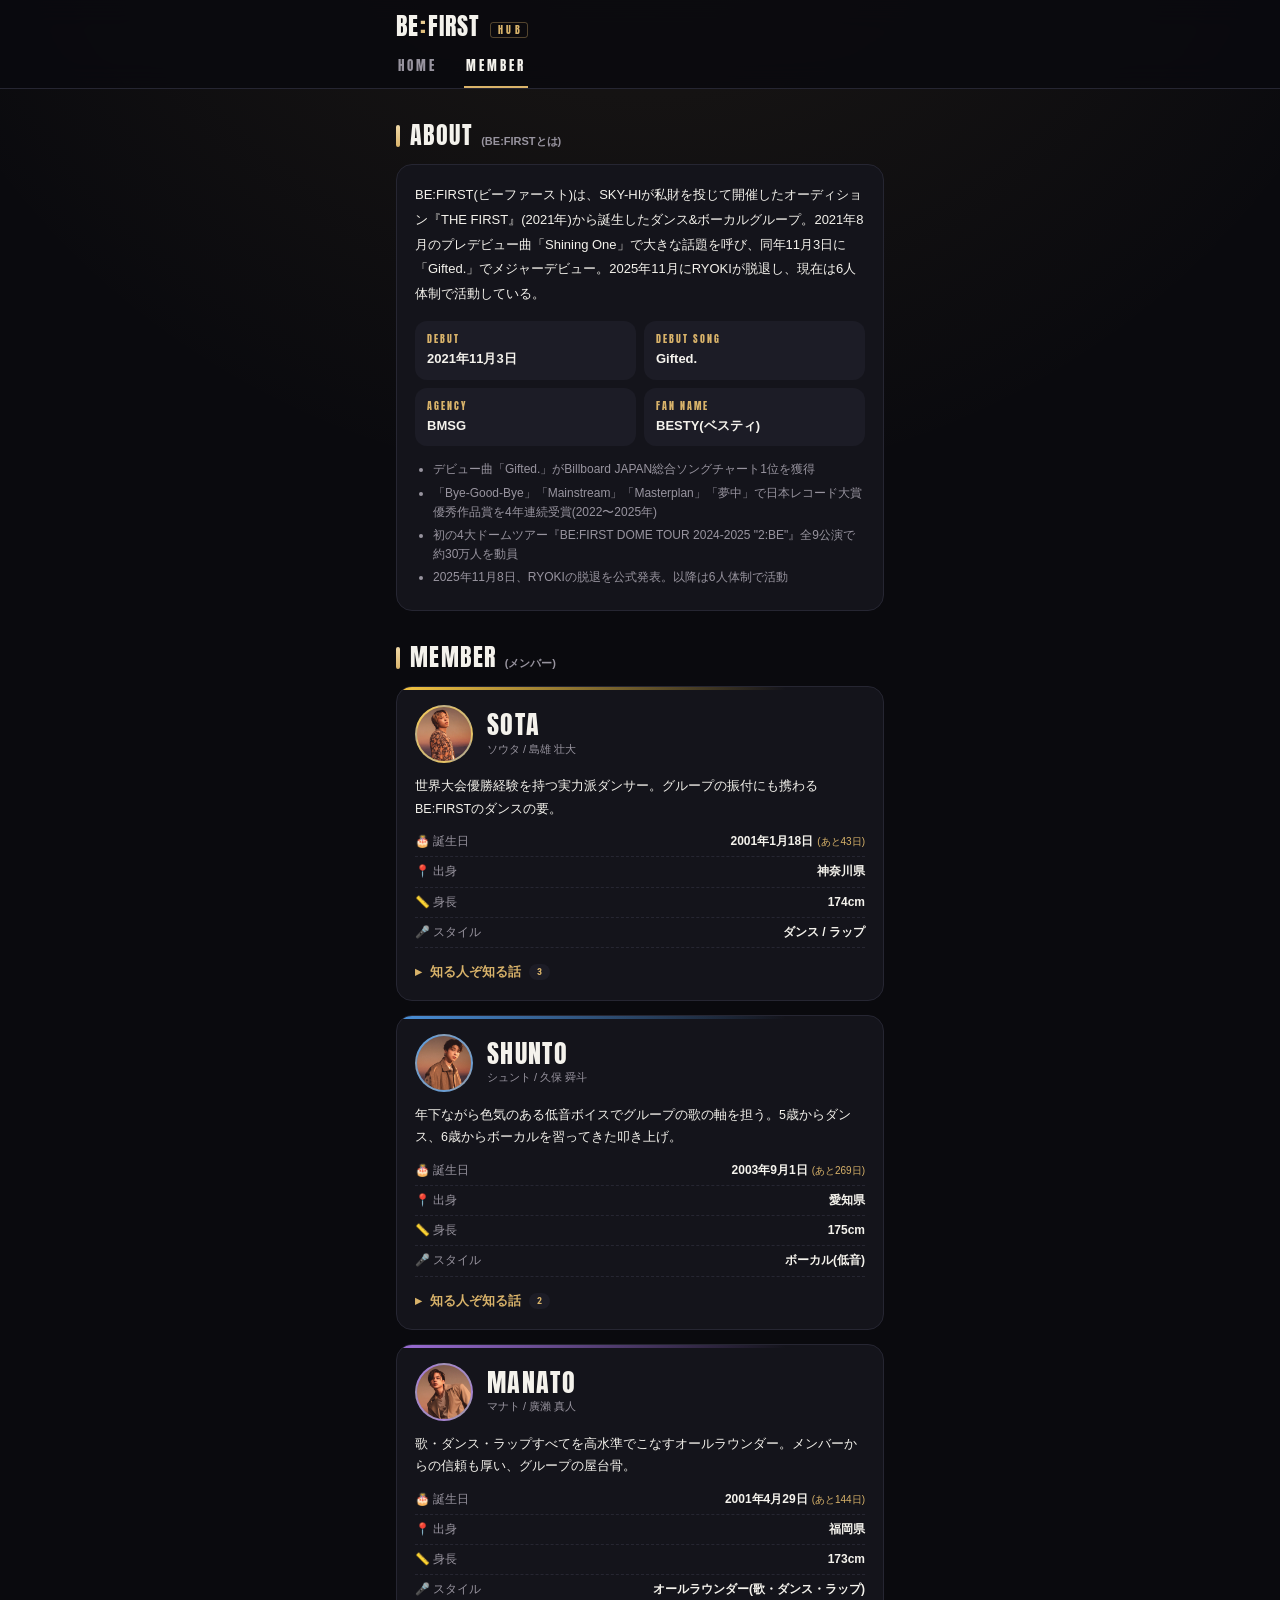
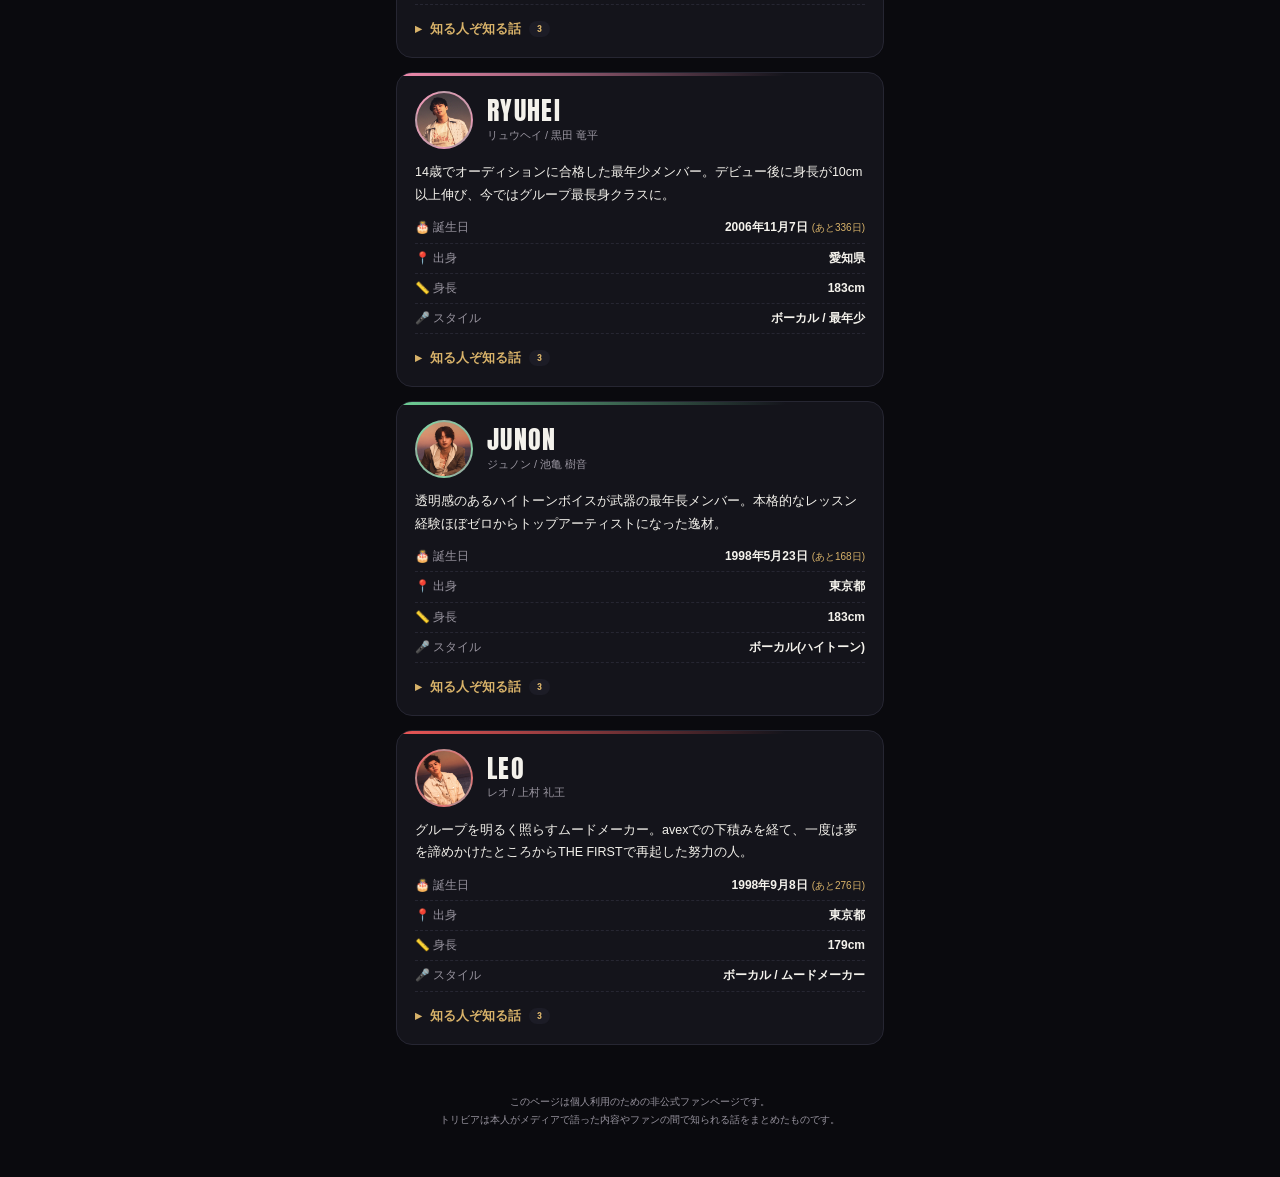
==== members.html @ 60293cdd "メンバーページ追加 (6人体制プロフィール・トリビア・顔写真対応) - members.html / assets/members.js: グループ紹介+メンバーカード表示 - data/member" ====
<!DOCTYPE html>
<html lang="ja">
<head>
<meta charset="UTF-8">
<meta name="viewport" content="width=device-width, initial-scale=1, viewport-fit=cover">
<title>MEMBER | BE:FIRST HUB</title>
<meta name="theme-color" content="#0a0a0e">
<link rel="manifest" href="manifest.webmanifest">
<link rel="icon" type="image/png" sizes="32x32" href="icons/favicon-32.png">
<link rel="apple-touch-icon" href="icons/apple-touch-icon.png">
<meta name="apple-mobile-web-app-capable" content="yes">
<meta name="apple-mobile-web-app-status-bar-style" content="black-translucent">
<link rel="preconnect" href="https://fonts.googleapis.com">
<link rel="preconnect" href="https://fonts.gstatic.com" crossorigin>
<link href="https://fonts.googleapis.com/css2?family=Anton&family=Roboto+Condensed:wght@300;400;700&display=swap" rel="stylesheet">
<link rel="stylesheet" href="assets/style.css">
</head>
<body>

<header class="topbar">
  <div class="topbar-inner">
    <h1 class="logo">BE<span class="colon">:</span>FIRST<span class="hub">HUB</span></h1>
  </div>
  <nav class="tabs">
    <a class="tab" href="index.html">HOME</a>
    <a class="tab active" href="members.html">MEMBER</a>
  </nav>
</header>

<main>
  <!-- グループ紹介 -->
  <section class="section">
    <div class="section-head">
      <h2 class="sec"><span class="en">ABOUT</span><span class="ja">(BE:FIRSTとは)</span></h2>
    </div>
    <div id="groupInfo"><p class="loading">読み込み中…</p></div>
  </section>

  <!-- メンバー -->
  <section class="section">
    <div class="section-head">
      <h2 class="sec"><span class="en">MEMBER</span><span class="ja">(メンバー)</span></h2>
    </div>
    <div id="memberList" class="member-list"></div>
  </section>

  <footer class="footer">
    <p>このページは個人利用のための非公式ファンページです。</p>
    <p>トリビアは本人がメディアで語った内容やファンの間で知られる話をまとめたものです。</p>
  </footer>
</main>

<script src="assets/members.js"></script>
</body>
</html>
---- assets/style.css ----
/* =====================================================
   BE:FIRST HUB スタイル v2
   黒 × シャンパンゴールド / 公式サイト風タイポグラフィ
   Display: Anton / Sub: Roboto Condensed
   ===================================================== */
:root {
  --bg: #0a0a0e;
  --bg-glow: #12101a;
  --card: #14141b;
  --card-2: #1c1c26;
  --text: #f4f2ec;
  --text-dim: #98949f;
  --gold: #d9b36a;
  --gold-2: #f0d9a8;
  --rose: #d98c8c;
  --line: #262632;
  --line-gold: rgba(217, 179, 106, 0.35);
  --radius: 16px;
  --disp: "Anton", "Arial Narrow", "Yu Gothic UI", sans-serif;
  --cond: "Roboto Condensed", "Arial Narrow", sans-serif;
}

* { margin: 0; padding: 0; box-sizing: border-box; }
html { -webkit-text-size-adjust: 100%; }

body {
  background:
    radial-gradient(90% 40% at 50% -10%, rgba(217, 179, 106, 0.10), transparent 70%),
    var(--bg);
  color: var(--text);
  font-family: -apple-system, BlinkMacSystemFont, "Hiragino Sans", "Yu Gothic UI", "Noto Sans JP", sans-serif;
  line-height: 1.6;
  padding-bottom: env(safe-area-inset-bottom);
}

main { max-width: 520px; margin: 0 auto; padding: 0 16px 48px; }

/* ---- ヘッダー / ロゴ ---- */
.topbar {
  position: sticky;
  top: 0;
  z-index: 10;
  background: rgba(10, 10, 14, 0.86);
  -webkit-backdrop-filter: blur(14px);
  backdrop-filter: blur(14px);
  border-bottom: 1px solid var(--line);
  padding-top: env(safe-area-inset-top);
}
.topbar-inner {
  max-width: 520px;
  margin: 0 auto;
  padding: 14px 16px 6px;
  display: flex;
  align-items: center;
  justify-content: space-between;
}
.logo {
  font-family: var(--disp);
  font-weight: 400;
  font-size: 24px;
  letter-spacing: 0.04em;
  line-height: 1;
  display: flex;
  align-items: baseline;
}
.logo .colon {
  background: linear-gradient(180deg, var(--gold-2), var(--gold));
  -webkit-background-clip: text;
  background-clip: text;
  color: transparent;
  margin: 0 1px;
}
.logo .hub {
  font-size: 10px;
  letter-spacing: 0.35em;
  color: var(--gold);
  border: 1px solid var(--line-gold);
  border-radius: 3px;
  padding: 2px 4px 2px 7px;
  margin-left: 10px;
  transform: translateY(-2px);
}
.updated { font-size: 10px; font-family: var(--cond); color: var(--text-dim); letter-spacing: 0.05em; }

/* ---- タブ ---- */
.tabs {
  max-width: 520px;
  margin: 0 auto;
  display: flex;
  gap: 26px;
  padding: 2px 16px 0;
}
.tab {
  font-family: var(--disp);
  font-size: 13px;
  letter-spacing: 0.22em;
  color: var(--text-dim);
  text-decoration: none;
  padding: 8px 2px 9px;
  border-bottom: 2px solid transparent;
}
.tab.active {
  color: var(--text);
  border-bottom-color: var(--gold);
}

/* ---- カウントダウン ---- */
.hero {
  position: relative;
  margin: 22px 0 10px;
  padding: 26px 20px 24px;
  border-radius: var(--radius);
  background:
    radial-gradient(130% 170% at 88% -25%, rgba(217, 179, 106, 0.20), transparent 58%),
    radial-gradient(130% 170% at 0% 125%, rgba(217, 140, 140, 0.12), transparent 58%),
    var(--card);
  border: 1px solid var(--line-gold);
  box-shadow: 0 12px 34px rgba(0, 0, 0, 0.45);
  text-align: center;
  overflow: hidden;
}
.hero::after { /* 上辺のゴールドライン */
  content: "";
  position: absolute;
  top: 0; left: 12%; right: 12%;
  height: 1px;
  background: linear-gradient(90deg, transparent, var(--gold), transparent);
}
.hero-label {
  font-family: var(--disp);
  font-size: 11px;
  letter-spacing: 0.45em;
  padding-left: 0.45em; /* 中央ずれ補正 */
  color: var(--gold);
}
.hero-count {
  font-family: var(--disp);
  font-size: 58px;
  line-height: 1.15;
  margin: 8px 0 4px;
  background: linear-gradient(180deg, #fff 30%, var(--gold-2) 100%);
  -webkit-background-clip: text;
  background-clip: text;
  color: transparent;
}
.hero-count small { font-size: 24px; margin-left: 3px; }
.hero-title { font-size: 15px; font-weight: 700; }
.hero-date { font-family: var(--cond); font-size: 12px; color: var(--text-dim); margin-top: 3px; letter-spacing: 0.08em; }

/* ---- セクション見出し: EN(日本語) ---- */
.section { margin-top: 34px; }
.section-head {
  display: flex;
  align-items: baseline;
  justify-content: space-between;
  margin-bottom: 14px;
}
.sec { display: flex; align-items: baseline; gap: 8px; }
.sec .en {
  font-family: var(--disp);
  font-weight: 400;
  font-size: 24px;
  letter-spacing: 0.06em;
  line-height: 1;
  position: relative;
  padding-left: 14px;
}
.sec .en::before { /* 見出し横のゴールドバー */
  content: "";
  position: absolute;
  left: 0; top: 2px; bottom: 0;
  width: 4px;
  background: linear-gradient(180deg, var(--gold-2), var(--gold));
  border-radius: 2px;
}
.sec .ja { font-size: 11px; color: var(--text-dim); }
.more { font-size: 12px; color: var(--text-dim); text-decoration: none; }
.more:active { color: var(--gold); }
.loading { color: var(--text-dim); font-size: 13px; padding: 10px 4px; }

/* ---- ニュース ---- */
.news-list { display: flex; flex-direction: column; gap: 10px; }
.news-item {
  display: block;
  background: var(--card);
  border: 1px solid var(--line);
  border-radius: var(--radius);
  padding: 14px 16px;
  text-decoration: none;
  color: var(--text);
}
.news-item:active { background: var(--card-2); border-color: var(--line-gold); }
.news-meta {
  display: flex;
  align-items: center;
  gap: 8px;
  font-family: var(--cond);
  font-size: 12px;
  letter-spacing: 0.05em;
  color: var(--text-dim);
  margin-bottom: 4px;
}
.chip {
  display: inline-block;
  font-family: var(--cond);
  font-size: 10px;
  font-weight: 700;
  letter-spacing: 0.12em;
  padding: 1px 8px;
  border-radius: 99px;
  border: 1px solid var(--line);
  color: var(--text-dim);
}
.chip.c-live   { color: #f0a8a8; border-color: #6b3a3a; }
.chip.c-tv     { color: #a8c8f0; border-color: #3a4d6b; }
.chip.c-radio  { color: #a8f0c8; border-color: #3a6b4d; }
.chip.c-goods  { color: #f0d8a8; border-color: #6b5d3a; }
.chip.c-music  { color: #d8a8f0; border-color: #5d3a6b; }
.badge-new {
  display: inline-block;
  font-family: var(--cond);
  font-size: 10px;
  font-weight: 700;
  letter-spacing: 0.1em;
  color: #16130b;
  background: linear-gradient(90deg, var(--gold-2), var(--gold));
  padding: 1px 8px;
  border-radius: 99px;
}
.news-title { font-size: 14px; font-weight: 600; line-height: 1.5; }

.show-more {
  display: block;
  width: 100%;
  margin-top: 12px;
  padding: 12px;
  background: none;
  border: 1px solid var(--line);
  border-radius: var(--radius);
  color: var(--text-dim);
  font-size: 13px;
  font-family: inherit;
}
.show-more:active { background: var(--card); border-color: var(--line-gold); }

/* ---- 動画 ---- */
.video-grid { display: grid; grid-template-columns: 1fr 1fr; gap: 12px; }
.video-item { text-decoration: none; color: var(--text); }
.video-thumb-wrap {
  position: relative;
  border-radius: 12px;
  overflow: hidden;
  aspect-ratio: 16 / 9;
  background: var(--card-2);
  border: 1px solid var(--line);
}
.video-thumb { width: 100%; height: 100%; object-fit: cover; display: block; }
.video-tag {
  position: absolute;
  left: 6px; bottom: 6px;
  font-family: var(--cond);
  font-size: 9px;
  font-weight: 700;
  letter-spacing: 0.15em;
  background: rgba(0, 0, 0, 0.75);
  color: var(--gold);
  padding: 1px 7px;
  border-radius: 99px;
}
.video-title {
  font-size: 12px;
  font-weight: 600;
  line-height: 1.45;
  margin-top: 6px;
  display: -webkit-box;
  -webkit-line-clamp: 2;
  -webkit-box-orient: vertical;
  overflow: hidden;
}
.video-date { font-family: var(--cond); font-size: 10px; color: var(--text-dim); letter-spacing: 0.05em; }

/* ---- 予定 ---- */
.event-list { display: flex; flex-direction: column; gap: 8px; }
.event-item {
  display: flex;
  align-items: center;
  gap: 14px;
  background: var(--card);
  border: 1px solid var(--line);
  border-radius: var(--radius);
  padding: 12px 16px;
}
.event-date { flex-shrink: 0; text-align: center; min-width: 54px; }
.event-date .d-month { font-family: var(--cond); font-size: 11px; color: var(--gold); font-weight: 700; letter-spacing: 0.1em; display: block; }
.event-date .d-day { font-family: var(--disp); font-size: 24px; line-height: 1.1; }
.event-date .d-year { font-family: var(--cond); font-size: 9px; color: var(--text-dim); display: block; }
.event-title { font-size: 13px; font-weight: 600; line-height: 1.5; }
.event-title small { color: var(--text-dim); }
.event-days { margin-left: auto; flex-shrink: 0; font-family: var(--cond); font-size: 11px; color: var(--text-dim); }

/* ---- リンク ---- */
.link-grid { display: grid; grid-template-columns: 1fr 1fr; gap: 10px; }
.link-tile {
  display: flex;
  align-items: center;
  gap: 10px;
  background: var(--card);
  border: 1px solid var(--line);
  border-radius: var(--radius);
  padding: 14px;
  color: var(--text);
  text-decoration: none;
  font-size: 13px;
  font-weight: 700;
  flex-wrap: wrap;
}
.link-tile:active { background: var(--card-2); border-color: var(--gold); }
.link-emoji { font-size: 18px; }
.link-tile small {
  width: 100%;
  font-size: 10px;
  font-weight: 400;
  color: var(--text-dim);
  margin-top: -6px;
  padding-left: 28px;
}

/* ---- ABOUT(グループ紹介) ---- */
.about-card {
  background: var(--card);
  border: 1px solid var(--line);
  border-radius: var(--radius);
  padding: 18px;
}
.about-text { font-size: 13px; line-height: 1.9; }
.stat-grid {
  display: grid;
  grid-template-columns: 1fr 1fr;
  gap: 8px;
  margin-top: 14px;
}
.stat {
  background: var(--card-2);
  border-radius: 12px;
  padding: 10px 12px;
  display: flex;
  flex-direction: column;
}
.stat-label { font-family: var(--disp); font-size: 10px; letter-spacing: 0.2em; color: var(--gold); }
.stat-val { font-size: 13px; font-weight: 700; margin-top: 2px; }
.highlight-list { margin: 14px 0 0; padding-left: 18px; }
.highlight-list li { font-size: 12px; color: var(--text-dim); margin-bottom: 4px; }

/* ---- メンバーカード ---- */
.member-list { display: flex; flex-direction: column; gap: 14px; }
.member-card {
  background: var(--card);
  border: 1px solid var(--line);
  border-radius: var(--radius);
  padding: 18px;
  position: relative;
  overflow: hidden;
}
.member-card::before { /* メンバーカラーの上辺ライン */
  content: "";
  position: absolute;
  top: 0; left: 0; right: 0;
  height: 3px;
  background: linear-gradient(90deg, var(--mc), transparent 80%);
}
.member-head { display: flex; align-items: center; gap: 14px; }
.member-avatar {
  width: 58px;
  height: 58px;
  border-radius: 50%;
  flex-shrink: 0;
  display: flex;
  align-items: center;
  justify-content: center;
  font-family: var(--disp);
  font-size: 20px;
  color: #0d0d13;
  background: linear-gradient(135deg, var(--mc), #fff8 130%);
  border: 2px solid rgba(255, 255, 255, 0.12);
  overflow: hidden;
}
.member-avatar img {
  width: 100%;
  height: 100%;
  object-fit: cover;
  display: block;
}
.member-name { font-family: var(--disp); font-weight: 400; font-size: 26px; letter-spacing: 0.05em; line-height: 1.1; }
.member-kana { font-size: 11px; color: var(--text-dim); margin-top: 2px; }
.member-intro { font-size: 12.5px; line-height: 1.8; margin-top: 12px; }
.member-meta { margin-top: 12px; display: flex; flex-direction: column; gap: 5px; }
.meta-row {
  display: flex;
  justify-content: space-between;
  font-size: 12px;
  border-bottom: 1px dashed var(--line);
  padding-bottom: 5px;
}
.meta-row span { color: var(--text-dim); }
.meta-row b small { color: var(--gold); font-weight: 400; margin-left: 4px; }
.sns-row { display: flex; flex-wrap: wrap; gap: 8px; margin-top: 14px; }
.sns-btn {
  font-size: 12px;
  font-weight: 700;
  color: var(--text);
  text-decoration: none;
  background: var(--card-2);
  border: 1px solid var(--line);
  border-radius: 99px;
  padding: 6px 14px;
}
.sns-btn:active { border-color: var(--mc); }
.trivia { margin-top: 14px; }
.trivia summary {
  cursor: pointer;
  font-size: 12.5px;
  font-weight: 700;
  color: var(--gold);
  list-style: none;
  display: flex;
  align-items: center;
  gap: 8px;
}
.trivia summary::before { content: "▸"; transition: transform 0.2s; }
.trivia[open] summary::before { transform: rotate(90deg); }
.trivia-count {
  font-family: var(--cond);
  font-size: 10px;
  background: var(--card-2);
  border-radius: 99px;
  padding: 0 8px;
}
.trivia ul { margin: 10px 0 0; padding-left: 18px; }
.trivia li { font-size: 12px; line-height: 1.8; color: var(--text); margin-bottom: 8px; }
.trivia-src { color: var(--text-dim); font-size: 10px; }

/* ---- フッター ---- */
.footer {
  margin-top: 48px;
  text-align: center;
  font-size: 10px;
  color: var(--text-dim);
  line-height: 1.8;
}
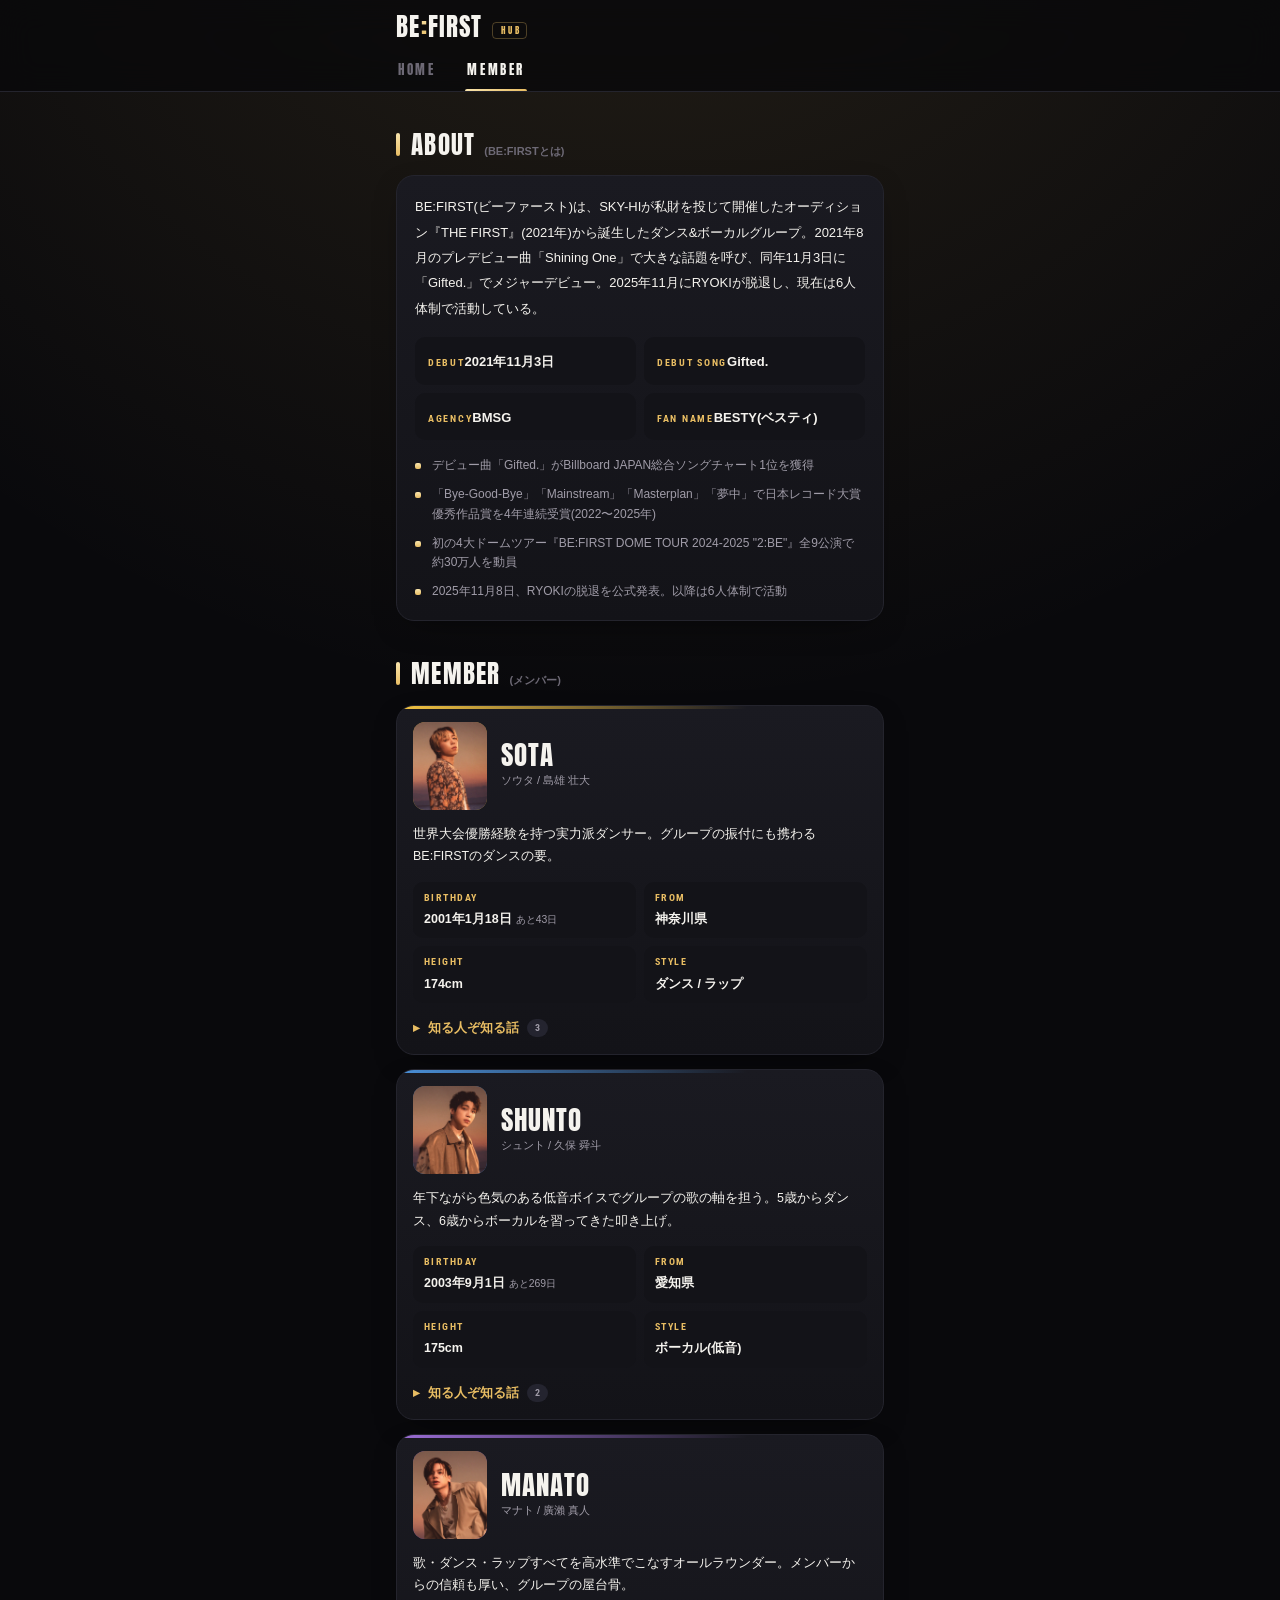
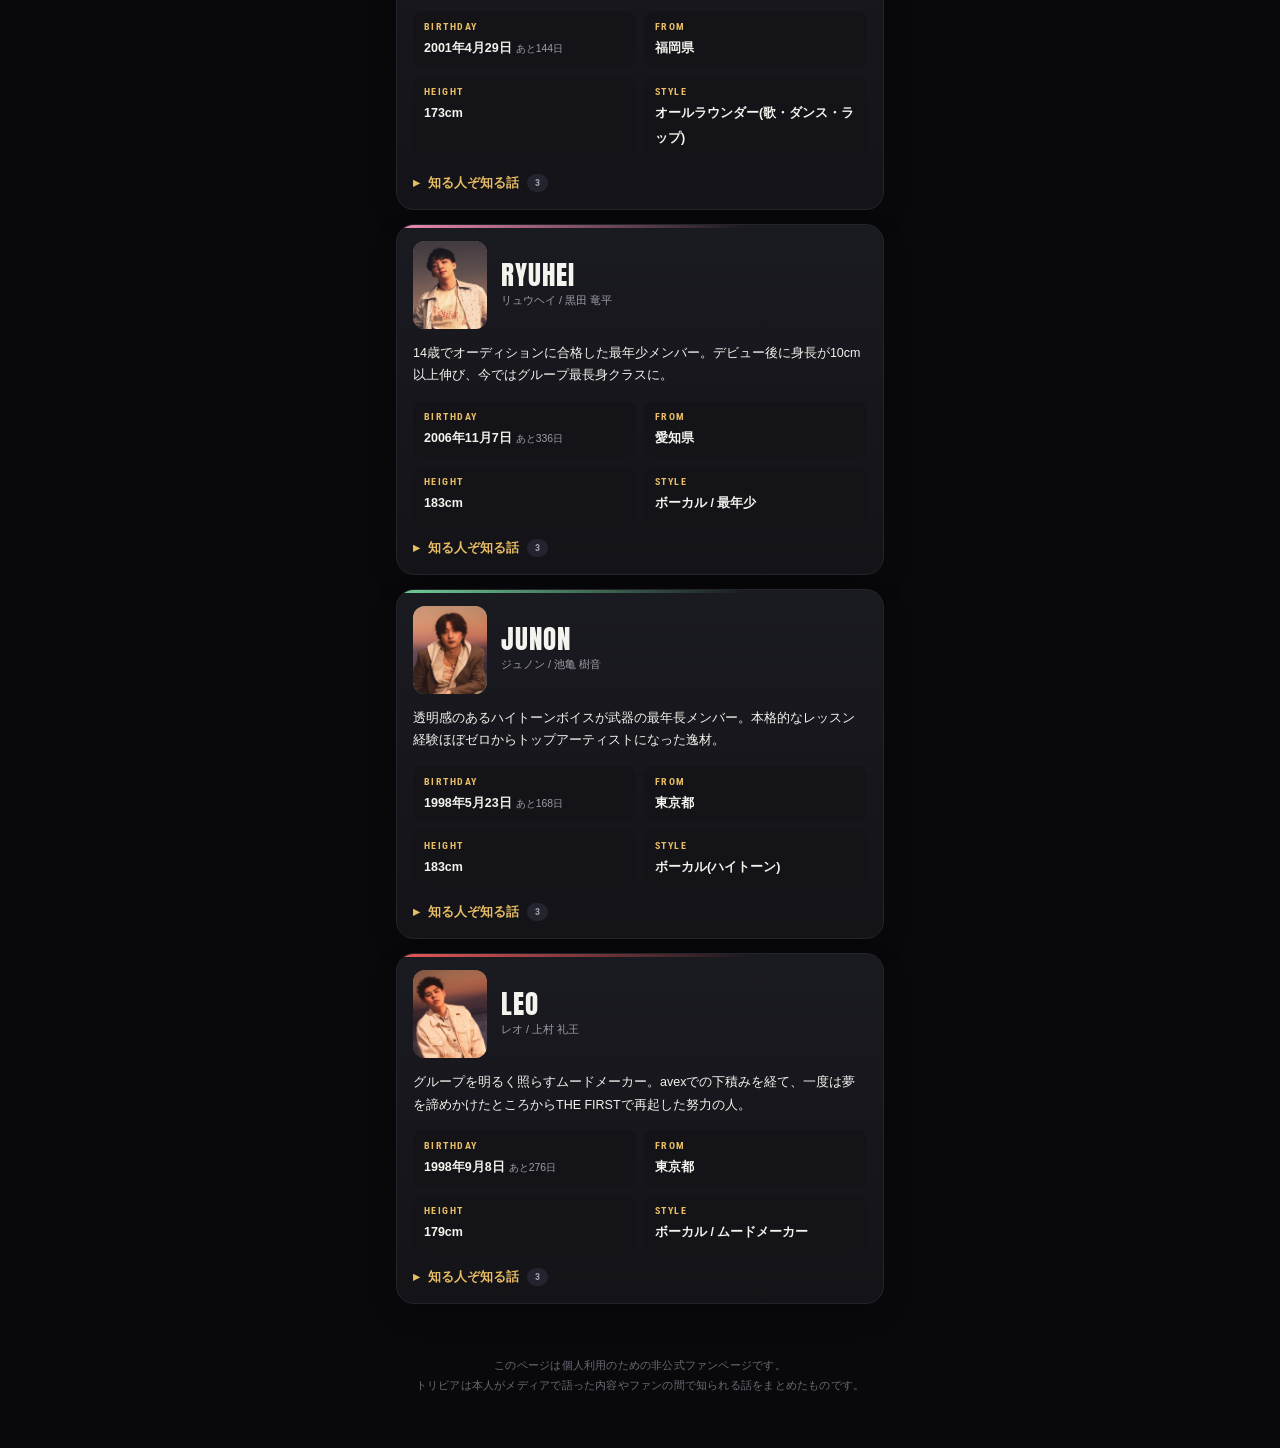
==== commit c7bdb572: "feat: フォントをself-host化しNEXT EVENTヒーローをカウントダウン刷新 - Google Fonts CDN読み込みを廃止し Anton / Roboto Condensed を" ====
--- a/members.html
+++ b/members.html
@@ -4,15 +4,13 @@
 <meta charset="UTF-8">
 <meta name="viewport" content="width=device-width, initial-scale=1, viewport-fit=cover">
 <title>MEMBER | BE:FIRST HUB</title>
-<meta name="theme-color" content="#0a0a0e">
+<meta name="theme-color" content="#09090c">
 <link rel="manifest" href="manifest.webmanifest">
 <link rel="icon" type="image/png" sizes="32x32" href="icons/favicon-32.png">
 <link rel="apple-touch-icon" href="icons/apple-touch-icon.png">
 <meta name="apple-mobile-web-app-capable" content="yes">
 <meta name="apple-mobile-web-app-status-bar-style" content="black-translucent">
-<link rel="preconnect" href="https://fonts.googleapis.com">
-<link rel="preconnect" href="https://fonts.gstatic.com" crossorigin>
-<link href="https://fonts.googleapis.com/css2?family=Anton&family=Roboto+Condensed:wght@300;400;700&display=swap" rel="stylesheet">
+<meta name="apple-mobile-web-app-title" content="BE:FIRST HUB">
 <link rel="stylesheet" href="assets/style.css">
 </head>
 <body>
--- a/assets/style.css
+++ b/assets/style.css
@@ -1,55 +1,104 @@
 /* =====================================================
-   BE:FIRST HUB スタイル v2
-   黒 × シャンパンゴールド / 公式サイト風タイポグラフィ
-   Display: Anton / Sub: Roboto Condensed
-   ===================================================== */
+   BE:FIRST HUB スタイル v3
+   黒 × ゴールド / ポスター調タイポグラフィ (フルリデザイン)
+   Display: Anton / Condensed: Roboto Condensed (self-hosted)
+   ===================================================== */
+
+/* ---- フォント(自己ホスト: オフライン対応) ---- */
+@font-face {
+  font-family: "Anton";
+  font-style: normal;
+  font-weight: 400;
+  font-display: swap;
+  src: url("fonts/anton-latin.woff2") format("woff2");
+}
+@font-face {
+  font-family: "Roboto Condensed";
+  font-style: normal;
+  font-weight: 300 700; /* variable */
+  font-display: swap;
+  src: url("fonts/robotocondensed-latin.woff2") format("woff2");
+}
+
 :root {
-  --bg: #0a0a0e;
-  --bg-glow: #12101a;
-  --card: #14141b;
-  --card-2: #1c1c26;
-  --text: #f4f2ec;
-  --text-dim: #98949f;
-  --gold: #d9b36a;
-  --gold-2: #f0d9a8;
-  --rose: #d98c8c;
-  --line: #262632;
-  --line-gold: rgba(217, 179, 106, 0.35);
-  --radius: 16px;
+  /* 面(サーフェス) */
+  --bg: #09090c;
+  --surface: #131318;
+  --surface-2: #1a1a21;
+  --surface-3: #24242f;
+  /* 文字 */
+  --text: #f5f3ee;
+  --text-dim: #a09ca8;
+  --text-mute: #6d6975;
+  /* アクセント: BE:FIRST ゴールド(唯一の基調色) */
+  --gold: #e8bd63;
+  --gold-hi: #f8e4ad;
+  --gold-deep: #b8862f;
+  /* 線・光 */
+  --line: #24242d;
+  --line-2: #30303c;
+  --line-gold: rgba(232, 189, 99, 0.30);
+  --glow-gold: rgba(232, 189, 99, 0.13);
+  /* 角丸(1スケールに統一): カード / メディア / ピル / 小 */
+  --r-card: 18px;
+  --r-media: 14px;
+  --r-pill: 999px;
+  --r-sm: 10px;
+  /* 影(背景色に寄せた温かみ) */
+  --shadow: 0 10px 34px -16px rgba(0, 0, 0, 0.7);
+  /* 書体 */
   --disp: "Anton", "Arial Narrow", "Yu Gothic UI", sans-serif;
-  --cond: "Roboto Condensed", "Arial Narrow", sans-serif;
+  --cond: "Roboto Condensed", "Arial Narrow", "Yu Gothic UI", sans-serif;
+  --body: -apple-system, BlinkMacSystemFont, "Hiragino Sans", "Yu Gothic UI",
+    "Noto Sans JP", sans-serif;
 }
 
 * { margin: 0; padding: 0; box-sizing: border-box; }
 html { -webkit-text-size-adjust: 100%; }
 
 body {
+  min-height: 100dvh;
   background:
-    radial-gradient(90% 40% at 50% -10%, rgba(217, 179, 106, 0.10), transparent 70%),
+    radial-gradient(120% 46% at 50% -8%, var(--glow-gold), transparent 68%),
     var(--bg);
   color: var(--text);
-  font-family: -apple-system, BlinkMacSystemFont, "Hiragino Sans", "Yu Gothic UI", "Noto Sans JP", sans-serif;
+  font-family: var(--body);
   line-height: 1.6;
   padding-bottom: env(safe-area-inset-bottom);
-}
-
-main { max-width: 520px; margin: 0 auto; padding: 0 16px 48px; }
-
-/* ---- ヘッダー / ロゴ ---- */
+  -webkit-font-smoothing: antialiased;
+}
+
+main { max-width: 520px; margin: 0 auto; padding: 0 16px 52px; }
+
+/* ---- スクロール表示アニメーション ---- */
+.reveal {
+  opacity: 0;
+  transform: translateY(18px);
+  transition: opacity 0.6s cubic-bezier(0.16, 1, 0.3, 1),
+    transform 0.6s cubic-bezier(0.16, 1, 0.3, 1);
+}
+.reveal.in { opacity: 1; transform: none; }
+@media (prefers-reduced-motion: reduce) {
+  .reveal { opacity: 1; transform: none; transition: none; }
+}
+
+/* =====================================================
+   ヘッダー / ロゴ / タブ
+   ===================================================== */
 .topbar {
   position: sticky;
   top: 0;
-  z-index: 10;
-  background: rgba(10, 10, 14, 0.86);
-  -webkit-backdrop-filter: blur(14px);
-  backdrop-filter: blur(14px);
+  z-index: 20;
+  background: rgba(9, 9, 12, 0.82);
+  -webkit-backdrop-filter: blur(16px) saturate(150%);
+  backdrop-filter: blur(16px) saturate(150%);
   border-bottom: 1px solid var(--line);
   padding-top: env(safe-area-inset-top);
 }
 .topbar-inner {
   max-width: 520px;
   margin: 0 auto;
-  padding: 14px 16px 6px;
+  padding: 14px 16px 7px;
   display: flex;
   align-items: center;
   justify-content: space-between;
@@ -57,365 +106,621 @@
 .logo {
   font-family: var(--disp);
   font-weight: 400;
-  font-size: 24px;
-  letter-spacing: 0.04em;
+  font-size: 25px;
+  letter-spacing: 0.03em;
   line-height: 1;
   display: flex;
   align-items: baseline;
 }
 .logo .colon {
-  background: linear-gradient(180deg, var(--gold-2), var(--gold));
+  background: linear-gradient(180deg, var(--gold-hi), var(--gold));
   -webkit-background-clip: text;
   background-clip: text;
   color: transparent;
   margin: 0 1px;
 }
 .logo .hub {
-  font-size: 10px;
-  letter-spacing: 0.35em;
+  font-size: 9px;
+  letter-spacing: 0.34em;
   color: var(--gold);
   border: 1px solid var(--line-gold);
-  border-radius: 3px;
-  padding: 2px 4px 2px 7px;
+  border-radius: 4px;
+  padding: 3px 4px 3px 8px;
   margin-left: 10px;
-  transform: translateY(-2px);
-}
-.updated { font-size: 10px; font-family: var(--cond); color: var(--text-dim); letter-spacing: 0.05em; }
-
-/* ---- タブ ---- */
+  transform: translateY(-3px);
+}
+.updated {
+  font-family: var(--cond);
+  font-size: 10.5px;
+  color: var(--text-mute);
+  letter-spacing: 0.04em;
+}
+
 .tabs {
   max-width: 520px;
   margin: 0 auto;
   display: flex;
-  gap: 26px;
+  gap: 28px;
   padding: 2px 16px 0;
 }
 .tab {
+  position: relative;
   font-family: var(--disp);
   font-size: 13px;
-  letter-spacing: 0.22em;
-  color: var(--text-dim);
+  letter-spacing: 0.2em;
+  color: var(--text-mute);
   text-decoration: none;
-  padding: 8px 2px 9px;
-  border-bottom: 2px solid transparent;
-}
-.tab.active {
-  color: var(--text);
-  border-bottom-color: var(--gold);
-}
-
-/* ---- カウントダウン ---- */
+  padding: 9px 2px 10px;
+  transition: color 0.25s ease;
+}
+.tab::after {
+  content: "";
+  position: absolute;
+  left: 0;
+  right: 0;
+  bottom: 0;
+  height: 2px;
+  border-radius: 2px 2px 0 0;
+  background: linear-gradient(90deg, var(--gold-hi), var(--gold));
+  transform: scaleX(0);
+  transform-origin: left;
+  transition: transform 0.28s cubic-bezier(0.16, 1, 0.3, 1);
+}
+.tab.active { color: var(--text); }
+.tab.active::after { transform: scaleX(1); }
+
+/* =====================================================
+   NEXT EVENT ヒーロー(カウントダウン)
+   ===================================================== */
 .hero {
   position: relative;
-  margin: 22px 0 10px;
-  padding: 26px 20px 24px;
-  border-radius: var(--radius);
+  overflow: hidden;
+  margin: 20px 0 6px;
+  padding: 20px 20px 21px;
+  border-radius: var(--r-card);
+  border: 1px solid var(--line-gold);
   background:
-    radial-gradient(130% 170% at 88% -25%, rgba(217, 179, 106, 0.20), transparent 58%),
-    radial-gradient(130% 170% at 0% 125%, rgba(217, 140, 140, 0.12), transparent 58%),
-    var(--card);
-  border: 1px solid var(--line-gold);
-  box-shadow: 0 12px 34px rgba(0, 0, 0, 0.45);
-  text-align: center;
-  overflow: hidden;
-}
-.hero::after { /* 上辺のゴールドライン */
-  content: "";
-  position: absolute;
-  top: 0; left: 12%; right: 12%;
-  height: 1px;
-  background: linear-gradient(90deg, transparent, var(--gold), transparent);
-}
-.hero-label {
+    radial-gradient(130% 150% at 100% 0%, rgba(232, 189, 99, 0.17), transparent 56%),
+    linear-gradient(180deg, var(--surface-2), var(--surface));
+  box-shadow: var(--shadow);
+  display: grid;
+  grid-template-columns: auto 1fr;
+  align-items: center;
+  gap: 18px;
+}
+.hero-count {
+  display: flex;
+  flex-direction: column;
+  align-items: flex-start;
+  line-height: 0.82;
+}
+.hero-count b {
   font-family: var(--disp);
-  font-size: 11px;
-  letter-spacing: 0.45em;
-  padding-left: 0.45em; /* 中央ずれ補正 */
-  color: var(--gold);
-}
-.hero-count {
-  font-family: var(--disp);
+  font-weight: 400;
   font-size: 58px;
-  line-height: 1.15;
-  margin: 8px 0 4px;
-  background: linear-gradient(180deg, #fff 30%, var(--gold-2) 100%);
+  letter-spacing: 0.01em;
+  background: linear-gradient(180deg, var(--gold-hi), var(--gold));
   -webkit-background-clip: text;
   background-clip: text;
   color: transparent;
 }
-.hero-count small { font-size: 24px; margin-left: 3px; }
-.hero-title { font-size: 15px; font-weight: 700; }
-.hero-date { font-family: var(--cond); font-size: 12px; color: var(--text-dim); margin-top: 3px; letter-spacing: 0.08em; }
-
-/* ---- セクション見出し: EN(日本語) ---- */
-.section { margin-top: 34px; }
+.hero-count b.today { font-size: 40px; }
+.hero-count i {
+  font-family: var(--cond);
+  font-style: normal;
+  font-weight: 700;
+  font-size: 11px;
+  letter-spacing: 0.26em;
+  color: var(--gold);
+  margin-top: 6px;
+}
+.hero-info { min-width: 0; display: flex; flex-direction: column; gap: 5px; }
+.hero-label {
+  font-family: var(--cond);
+  font-weight: 700;
+  font-size: 10.5px;
+  letter-spacing: 0.28em;
+  color: var(--gold);
+}
+.hero-title {
+  font-size: 15px;
+  font-weight: 700;
+  line-height: 1.42;
+  color: var(--text);
+  display: -webkit-box;
+  -webkit-line-clamp: 2;
+  -webkit-box-orient: vertical;
+  overflow: hidden;
+}
+.hero-date {
+  font-family: var(--cond);
+  font-size: 12px;
+  letter-spacing: 0.05em;
+  color: var(--text-dim);
+}
+
+/* =====================================================
+   セクション見出し: EN(日本語)
+   ===================================================== */
+.section { margin-top: 40px; }
 .section-head {
   display: flex;
   align-items: baseline;
   justify-content: space-between;
-  margin-bottom: 14px;
-}
-.sec { display: flex; align-items: baseline; gap: 8px; }
+  margin-bottom: 15px;
+}
+.sec { display: flex; align-items: baseline; gap: 9px; }
 .sec .en {
   font-family: var(--disp);
   font-weight: 400;
-  font-size: 24px;
-  letter-spacing: 0.06em;
+  font-size: 25px;
+  letter-spacing: 0.05em;
   line-height: 1;
   position: relative;
-  padding-left: 14px;
-}
-.sec .en::before { /* 見出し横のゴールドバー */
+  padding-left: 15px;
+}
+.sec .en::before {
   content: "";
   position: absolute;
-  left: 0; top: 2px; bottom: 0;
+  left: 0;
+  top: 1px;
+  bottom: 1px;
   width: 4px;
-  background: linear-gradient(180deg, var(--gold-2), var(--gold));
   border-radius: 2px;
-}
-.sec .ja { font-size: 11px; color: var(--text-dim); }
-.more { font-size: 12px; color: var(--text-dim); text-decoration: none; }
-.more:active { color: var(--gold); }
-.loading { color: var(--text-dim); font-size: 13px; padding: 10px 4px; }
-
-/* ---- ニュース ---- */
+  background: linear-gradient(180deg, var(--gold-hi), var(--gold));
+}
+.sec .ja { font-size: 11px; color: var(--text-mute); }
+.more {
+  font-family: var(--cond);
+  font-size: 12px;
+  letter-spacing: 0.03em;
+  color: var(--text-dim);
+  text-decoration: none;
+  transition: color 0.2s ease;
+}
+.more:active,
+.more:hover { color: var(--gold); }
+.loading { color: var(--text-mute); font-size: 13px; padding: 12px 4px; }
+
+/* =====================================================
+   ニュース
+   ===================================================== */
 .news-list { display: flex; flex-direction: column; gap: 10px; }
 .news-item {
-  display: block;
-  background: var(--card);
+  display: flex;
+  gap: 13px;
+  align-items: stretch;
+  background: var(--surface);
   border: 1px solid var(--line);
-  border-radius: var(--radius);
-  padding: 14px 16px;
+  border-radius: var(--r-card);
+  padding: 13px 15px;
   text-decoration: none;
   color: var(--text);
-}
-.news-item:active { background: var(--card-2); border-color: var(--line-gold); }
+  transition: transform 0.15s ease, border-color 0.2s ease, background 0.2s ease;
+}
+.news-item:active {
+  transform: scale(0.985);
+  background: var(--surface-2);
+  border-color: var(--line-gold);
+}
+.news-body { flex: 1; min-width: 0; }
 .news-meta {
   display: flex;
   align-items: center;
   gap: 8px;
   font-family: var(--cond);
   font-size: 12px;
-  letter-spacing: 0.05em;
-  color: var(--text-dim);
-  margin-bottom: 4px;
+  letter-spacing: 0.04em;
+  color: var(--text-dim);
+  margin-bottom: 6px;
 }
 .chip {
   display: inline-block;
   font-family: var(--cond);
   font-size: 10px;
   font-weight: 700;
-  letter-spacing: 0.12em;
+  letter-spacing: 0.11em;
   padding: 1px 8px;
-  border-radius: 99px;
-  border: 1px solid var(--line);
-  color: var(--text-dim);
-}
-.chip.c-live   { color: #f0a8a8; border-color: #6b3a3a; }
-.chip.c-tv     { color: #a8c8f0; border-color: #3a4d6b; }
-.chip.c-radio  { color: #a8f0c8; border-color: #3a6b4d; }
-.chip.c-goods  { color: #f0d8a8; border-color: #6b5d3a; }
-.chip.c-music  { color: #d8a8f0; border-color: #5d3a6b; }
+  border-radius: var(--r-pill);
+  border: 1px solid var(--line-2);
+  color: var(--text-dim);
+}
+.chip.c-live  { color: #f0a8a8; border-color: #6b3a3a; }
+.chip.c-tv    { color: #a8c8f0; border-color: #3a4d6b; }
+.chip.c-radio { color: #a8f0c8; border-color: #3a6b4d; }
+.chip.c-goods { color: #f0d8a8; border-color: #6b5d3a; }
+.chip.c-music { color: #d8a8f0; border-color: #5d3a6b; }
 .badge-new {
   display: inline-block;
   font-family: var(--cond);
   font-size: 10px;
   font-weight: 700;
   letter-spacing: 0.1em;
-  color: #16130b;
-  background: linear-gradient(90deg, var(--gold-2), var(--gold));
+  color: #17130a;
+  background: linear-gradient(90deg, var(--gold-hi), var(--gold));
   padding: 1px 8px;
-  border-radius: 99px;
-}
-.news-title { font-size: 14px; font-weight: 600; line-height: 1.5; }
+  border-radius: var(--r-pill);
+}
+.news-title {
+  font-size: 14px;
+  font-weight: 600;
+  line-height: 1.5;
+  display: -webkit-box;
+  -webkit-line-clamp: 3;
+  -webkit-box-orient: vertical;
+  overflow: hidden;
+}
+.news-thumb {
+  flex-shrink: 0;
+  width: 76px;
+  align-self: center;
+  aspect-ratio: 1 / 1;
+  border-radius: var(--r-media);
+  overflow: hidden;
+  background: var(--surface-3);
+  border: 1px solid var(--line-2);
+}
+.news-thumb img { width: 100%; height: 100%; object-fit: cover; display: block; }
 
 .show-more {
   display: block;
   width: 100%;
   margin-top: 12px;
-  padding: 12px;
+  padding: 13px;
   background: none;
+  border: 1px solid var(--line-2);
+  border-radius: var(--r-card);
+  color: var(--text-dim);
+  font-family: var(--cond);
+  font-size: 13px;
+  letter-spacing: 0.08em;
+  transition: border-color 0.2s ease, background 0.2s ease, color 0.2s ease;
+}
+.show-more:active,
+.show-more:hover {
+  background: var(--surface);
+  border-color: var(--line-gold);
+  color: var(--gold-hi);
+}
+
+/* =====================================================
+   動画(先頭を大きく + 2列グリッド)
+   ===================================================== */
+.video-item { text-decoration: none; color: var(--text); display: block; }
+.video-thumb-wrap {
+  position: relative;
+  border-radius: var(--r-media);
+  overflow: hidden;
+  aspect-ratio: 16 / 9;
+  background: var(--surface-3);
   border: 1px solid var(--line);
-  border-radius: var(--radius);
-  color: var(--text-dim);
-  font-size: 13px;
-  font-family: inherit;
-}
-.show-more:active { background: var(--card); border-color: var(--line-gold); }
-
-/* ---- 動画 ---- */
-.video-grid { display: grid; grid-template-columns: 1fr 1fr; gap: 12px; }
-.video-item { text-decoration: none; color: var(--text); }
-.video-thumb-wrap {
-  position: relative;
-  border-radius: 12px;
-  overflow: hidden;
-  aspect-ratio: 16 / 9;
-  background: var(--card-2);
-  border: 1px solid var(--line);
 }
 .video-thumb { width: 100%; height: 100%; object-fit: cover; display: block; }
+/* 再生ボタン(疑似要素) */
+.video-thumb-wrap::before {
+  content: "";
+  position: absolute;
+  left: 50%;
+  top: 50%;
+  width: 34px;
+  height: 34px;
+  transform: translate(-50%, -50%);
+  border-radius: 50%;
+  background: rgba(9, 9, 12, 0.5);
+  border: 1px solid rgba(255, 255, 255, 0.28);
+  -webkit-backdrop-filter: blur(2px);
+  backdrop-filter: blur(2px);
+  transition: background 0.2s ease;
+}
+.video-thumb-wrap::after {
+  content: "";
+  position: absolute;
+  left: 50%;
+  top: 50%;
+  transform: translate(-42%, -50%);
+  width: 0;
+  height: 0;
+  border-style: solid;
+  border-width: 6px 0 6px 10px;
+  border-color: transparent transparent transparent #fff;
+}
+.video-item:active .video-thumb-wrap::before { background: rgba(232, 189, 99, 0.4); }
 .video-tag {
   position: absolute;
-  left: 6px; bottom: 6px;
+  left: 7px;
+  bottom: 7px;
+  z-index: 1;
   font-family: var(--cond);
   font-size: 9px;
   font-weight: 700;
-  letter-spacing: 0.15em;
-  background: rgba(0, 0, 0, 0.75);
+  letter-spacing: 0.14em;
+  background: rgba(0, 0, 0, 0.78);
   color: var(--gold);
-  padding: 1px 7px;
-  border-radius: 99px;
+  padding: 2px 7px;
+  border-radius: var(--r-pill);
 }
 .video-title {
   font-size: 12px;
   font-weight: 600;
   line-height: 1.45;
-  margin-top: 6px;
+  margin-top: 7px;
   display: -webkit-box;
   -webkit-line-clamp: 2;
   -webkit-box-orient: vertical;
   overflow: hidden;
 }
-.video-date { font-family: var(--cond); font-size: 10px; color: var(--text-dim); letter-spacing: 0.05em; }
-
-/* ---- 予定 ---- */
-.event-list { display: flex; flex-direction: column; gap: 8px; }
+.video-date {
+  font-family: var(--cond);
+  font-size: 10.5px;
+  color: var(--text-mute);
+  letter-spacing: 0.04em;
+  margin-top: 2px;
+}
+/* 先頭の大きい動画 */
+.video-featured { margin-bottom: 13px; }
+.video-featured .video-thumb-wrap::before { width: 46px; height: 46px; }
+.video-featured .video-thumb-wrap::after { border-width: 8px 0 8px 13px; }
+.video-featured .video-title { font-size: 14px; margin-top: 9px; }
+.video-featured .video-date { font-size: 11px; }
+.video-grid { display: grid; grid-template-columns: 1fr 1fr; gap: 13px; }
+
+/* =====================================================
+   今後の予定(スケジュール)
+   ===================================================== */
+.event-list { display: flex; flex-direction: column; gap: 9px; }
 .event-item {
+  position: relative;
   display: flex;
   align-items: center;
   gap: 14px;
-  background: var(--card);
+  background: var(--surface);
   border: 1px solid var(--line);
-  border-radius: var(--radius);
-  padding: 12px 16px;
-}
-.event-date { flex-shrink: 0; text-align: center; min-width: 54px; }
-.event-date .d-month { font-family: var(--cond); font-size: 11px; color: var(--gold); font-weight: 700; letter-spacing: 0.1em; display: block; }
-.event-date .d-day { font-family: var(--disp); font-size: 24px; line-height: 1.1; }
-.event-date .d-year { font-family: var(--cond); font-size: 9px; color: var(--text-dim); display: block; }
-.event-title { font-size: 13px; font-weight: 600; line-height: 1.5; }
-.event-title small { color: var(--text-dim); }
-.event-days { margin-left: auto; flex-shrink: 0; font-family: var(--cond); font-size: 11px; color: var(--text-dim); }
-
-/* ---- リンク ---- */
+  border-radius: var(--r-card);
+  padding: 13px 16px;
+  overflow: hidden;
+}
+.event-item.is-next {
+  border-color: var(--line-gold);
+  background: linear-gradient(180deg, var(--surface-2), var(--surface));
+}
+.event-item.is-next::before {
+  content: "";
+  position: absolute;
+  left: 0;
+  top: 0;
+  bottom: 0;
+  width: 3px;
+  background: linear-gradient(180deg, var(--gold-hi), var(--gold));
+}
+.event-date { flex-shrink: 0; text-align: center; min-width: 50px; }
+.event-date .d-month {
+  font-family: var(--cond);
+  font-size: 11px;
+  color: var(--gold);
+  font-weight: 700;
+  letter-spacing: 0.08em;
+  display: block;
+}
+.event-date .d-day { font-family: var(--disp); font-size: 26px; line-height: 1.05; }
+.event-item.is-next .d-day {
+  background: linear-gradient(180deg, var(--gold-hi), var(--gold));
+  -webkit-background-clip: text;
+  background-clip: text;
+  color: transparent;
+}
+.event-date .d-year {
+  font-family: var(--cond);
+  font-size: 9px;
+  color: var(--text-mute);
+  display: block;
+}
+.event-title { flex: 1; min-width: 0; font-size: 13px; font-weight: 600; line-height: 1.5; }
+.event-title small { color: var(--text-mute); }
+.event-days {
+  flex-shrink: 0;
+  font-family: var(--cond);
+  font-size: 11px;
+  font-weight: 700;
+  letter-spacing: 0.04em;
+  color: var(--text-dim);
+}
+.event-item.is-next .event-days { color: var(--gold-hi); }
+
+/* =====================================================
+   公式リンク
+   ===================================================== */
 .link-grid { display: grid; grid-template-columns: 1fr 1fr; gap: 10px; }
 .link-tile {
   display: flex;
   align-items: center;
-  gap: 10px;
-  background: var(--card);
+  gap: 12px;
+  background: var(--surface);
   border: 1px solid var(--line);
-  border-radius: var(--radius);
+  border-radius: var(--r-card);
   padding: 14px;
   color: var(--text);
   text-decoration: none;
   font-size: 13px;
   font-weight: 700;
-  flex-wrap: wrap;
-}
-.link-tile:active { background: var(--card-2); border-color: var(--gold); }
-.link-emoji { font-size: 18px; }
-.link-tile small {
+  transition: transform 0.15s ease, border-color 0.2s ease, background 0.2s ease;
+}
+.link-tile:active {
+  transform: scale(0.98);
+  background: var(--surface-2);
+  border-color: var(--line-gold);
+}
+.link-ic {
+  width: 34px;
+  height: 34px;
+  flex-shrink: 0;
+  border-radius: var(--r-sm);
+  display: grid;
+  place-items: center;
+  background: var(--surface-2);
+  border: 1px solid var(--line-2);
+  color: var(--text-dim);
+  transition: color 0.2s ease, border-color 0.2s ease;
+}
+.link-tile:active .link-ic { color: var(--gold-hi); border-color: var(--line-gold); }
+.link-ic svg { width: 18px; height: 18px; display: block; }
+.link-txt { display: flex; flex-direction: column; line-height: 1.25; min-width: 0; }
+.link-txt small { font-size: 10px; font-weight: 400; color: var(--text-mute); }
+
+/* =====================================================
+   ABOUT(グループ紹介)
+   ===================================================== */
+.about-card {
+  background: linear-gradient(180deg, var(--surface-2), var(--surface));
+  border: 1px solid var(--line);
+  border-radius: var(--r-card);
+  padding: 18px;
+  box-shadow: var(--shadow);
+}
+.about-text { font-size: 13px; line-height: 1.95; }
+.stat-grid { display: grid; grid-template-columns: 1fr 1fr; gap: 8px; margin-top: 16px; }
+.stat { background: var(--surface); border-radius: var(--r-sm); padding: 11px 13px; }
+.stat-label {
+  font-family: var(--cond);
+  font-size: 9.5px;
+  letter-spacing: 0.18em;
+  color: var(--gold);
+  font-weight: 700;
+}
+.stat-val { font-size: 13px; font-weight: 700; margin-top: 3px; }
+.highlight-list {
+  list-style: none;
+  margin: 16px 0 0;
+  display: flex;
+  flex-direction: column;
+  gap: 9px;
+}
+.highlight-list li {
+  position: relative;
+  padding-left: 17px;
+  font-size: 12px;
+  line-height: 1.65;
+  color: var(--text-dim);
+}
+.highlight-list li::before {
+  content: "";
+  position: absolute;
+  left: 0;
+  top: 7px;
+  width: 6px;
+  height: 6px;
+  border-radius: 2px;
+  background: linear-gradient(180deg, var(--gold-hi), var(--gold));
+}
+
+/* =====================================================
+   メンバーカード
+   ===================================================== */
+.member-list { display: flex; flex-direction: column; gap: 14px; }
+.member-card {
+  position: relative;
+  overflow: hidden;
+  background: linear-gradient(180deg, var(--surface-2), var(--surface));
+  border: 1px solid var(--line);
+  border-radius: var(--r-card);
+  padding: 16px;
+  box-shadow: var(--shadow);
+}
+.member-card::before {
+  content: "";
+  position: absolute;
+  top: 0;
+  left: 0;
+  right: 0;
+  height: 3px;
+  background: linear-gradient(90deg, var(--mc), transparent 72%);
+}
+.member-head { display: flex; align-items: center; gap: 14px; }
+.member-photo {
+  width: 74px;
+  height: 88px;
+  border-radius: 12px;
+  flex-shrink: 0;
+  overflow: hidden;
+  position: relative;
+  background: color-mix(in srgb, var(--mc) 22%, var(--surface-3));
+  box-shadow: inset 0 0 0 1px color-mix(in srgb, var(--mc) 45%, transparent);
+}
+.member-photo img {
   width: 100%;
-  font-size: 10px;
+  height: 100%;
+  object-fit: cover;
+  object-position: top center;
+  display: block;
+}
+.member-photo .initials {
+  position: absolute;
+  inset: 0;
+  display: grid;
+  place-items: center;
+  font-family: var(--disp);
+  font-size: 24px;
+  color: #0d0d13;
+  background: linear-gradient(140deg, var(--mc), rgba(255, 255, 255, 0.5));
+}
+.member-headinfo { min-width: 0; flex: 1; }
+.member-name {
+  font-family: var(--disp);
   font-weight: 400;
-  color: var(--text-dim);
-  margin-top: -6px;
-  padding-left: 28px;
-}
-
-/* ---- ABOUT(グループ紹介) ---- */
-.about-card {
-  background: var(--card);
-  border: 1px solid var(--line);
-  border-radius: var(--radius);
-  padding: 18px;
-}
-.about-text { font-size: 13px; line-height: 1.9; }
-.stat-grid {
+  font-size: 27px;
+  letter-spacing: 0.04em;
+  line-height: 1;
+}
+.member-kana { font-size: 11px; color: var(--text-dim); margin-top: 4px; }
+.member-role {
+  display: inline-block;
+  margin-top: 9px;
+  font-size: 11px;
+  font-weight: 700;
+  padding: 3px 11px;
+  border-radius: var(--r-pill);
+  color: color-mix(in srgb, var(--mc) 70%, var(--text));
+  background: color-mix(in srgb, var(--mc) 14%, transparent);
+  border: 1px solid color-mix(in srgb, var(--mc) 34%, transparent);
+}
+.member-intro { font-size: 12.5px; line-height: 1.8; margin-top: 13px; color: var(--text); }
+
+.member-meta {
   display: grid;
   grid-template-columns: 1fr 1fr;
   gap: 8px;
   margin-top: 14px;
 }
-.stat {
-  background: var(--card-2);
-  border-radius: 12px;
-  padding: 10px 12px;
-  display: flex;
-  flex-direction: column;
-}
-.stat-label { font-family: var(--disp); font-size: 10px; letter-spacing: 0.2em; color: var(--gold); }
-.stat-val { font-size: 13px; font-weight: 700; margin-top: 2px; }
-.highlight-list { margin: 14px 0 0; padding-left: 18px; }
-.highlight-list li { font-size: 12px; color: var(--text-dim); margin-bottom: 4px; }
-
-/* ---- メンバーカード ---- */
-.member-list { display: flex; flex-direction: column; gap: 14px; }
-.member-card {
-  background: var(--card);
-  border: 1px solid var(--line);
-  border-radius: var(--radius);
-  padding: 18px;
-  position: relative;
-  overflow: hidden;
-}
-.member-card::before { /* メンバーカラーの上辺ライン */
-  content: "";
-  position: absolute;
-  top: 0; left: 0; right: 0;
-  height: 3px;
-  background: linear-gradient(90deg, var(--mc), transparent 80%);
-}
-.member-head { display: flex; align-items: center; gap: 14px; }
-.member-avatar {
-  width: 58px;
-  height: 58px;
-  border-radius: 50%;
-  flex-shrink: 0;
-  display: flex;
-  align-items: center;
-  justify-content: center;
-  font-family: var(--disp);
-  font-size: 20px;
-  color: #0d0d13;
-  background: linear-gradient(135deg, var(--mc), #fff8 130%);
-  border: 2px solid rgba(255, 255, 255, 0.12);
-  overflow: hidden;
-}
-.member-avatar img {
-  width: 100%;
-  height: 100%;
-  object-fit: cover;
+.meta-cell { background: var(--surface); border-radius: var(--r-sm); padding: 8px 11px; }
+.meta-cell .mk {
+  font-family: var(--cond);
+  font-size: 9.5px;
+  font-weight: 700;
+  letter-spacing: 0.15em;
+  color: var(--gold);
   display: block;
 }
-.member-name { font-family: var(--disp); font-weight: 400; font-size: 26px; letter-spacing: 0.05em; line-height: 1.1; }
-.member-kana { font-size: 11px; color: var(--text-dim); margin-top: 2px; }
-.member-intro { font-size: 12.5px; line-height: 1.8; margin-top: 12px; }
-.member-meta { margin-top: 12px; display: flex; flex-direction: column; gap: 5px; }
-.meta-row {
-  display: flex;
-  justify-content: space-between;
-  font-size: 12px;
-  border-bottom: 1px dashed var(--line);
-  padding-bottom: 5px;
-}
-.meta-row span { color: var(--text-dim); }
-.meta-row b small { color: var(--gold); font-weight: 400; margin-left: 4px; }
+.meta-cell .mv { font-size: 12.5px; font-weight: 700; margin-top: 3px; }
+.meta-cell .mv small { color: var(--text-dim); font-weight: 400; margin-left: 4px; }
+
 .sns-row { display: flex; flex-wrap: wrap; gap: 8px; margin-top: 14px; }
 .sns-btn {
+  display: inline-flex;
+  align-items: center;
+  gap: 7px;
   font-size: 12px;
   font-weight: 700;
   color: var(--text);
   text-decoration: none;
-  background: var(--card-2);
-  border: 1px solid var(--line);
-  border-radius: 99px;
-  padding: 6px 14px;
-}
+  background: var(--surface);
+  border: 1px solid var(--line-2);
+  border-radius: var(--r-pill);
+  padding: 6px 13px;
+  transition: border-color 0.2s ease;
+}
+.sns-btn svg { width: 14px; height: 14px; }
 .sns-btn:active { border-color: var(--mc); }
-.trivia { margin-top: 14px; }
+
+.trivia { margin-top: 15px; }
 .trivia summary {
   cursor: pointer;
   font-size: 12.5px;
@@ -426,24 +731,47 @@
   align-items: center;
   gap: 8px;
 }
-.trivia summary::before { content: "▸"; transition: transform 0.2s; }
+.trivia summary::-webkit-details-marker { display: none; }
+.trivia summary::before { content: "\25B8"; transition: transform 0.2s ease; }
 .trivia[open] summary::before { transform: rotate(90deg); }
 .trivia-count {
   font-family: var(--cond);
   font-size: 10px;
-  background: var(--card-2);
-  border-radius: 99px;
-  padding: 0 8px;
-}
-.trivia ul { margin: 10px 0 0; padding-left: 18px; }
-.trivia li { font-size: 12px; line-height: 1.8; color: var(--text); margin-bottom: 8px; }
-.trivia-src { color: var(--text-dim); font-size: 10px; }
-
-/* ---- フッター ---- */
+  font-weight: 700;
+  background: var(--surface-3);
+  color: var(--text-dim);
+  border-radius: var(--r-pill);
+  padding: 1px 8px;
+}
+.trivia ul { list-style: none; margin: 12px 0 0; display: flex; flex-direction: column; gap: 10px; }
+.trivia li {
+  position: relative;
+  padding-left: 15px;
+  font-size: 12px;
+  line-height: 1.75;
+  color: var(--text);
+}
+.trivia li::before {
+  content: "";
+  position: absolute;
+  left: 0;
+  top: 8px;
+  width: 5px;
+  height: 5px;
+  border-radius: 50%;
+  background: var(--gold-deep);
+}
+.trivia-src { display: block; color: var(--text-mute); font-size: 10px; margin-top: 3px; }
+
+/* =====================================================
+   フッター
+   ===================================================== */
 .footer {
-  margin-top: 48px;
+  margin-top: 52px;
   text-align: center;
-  font-size: 10px;
-  color: var(--text-dim);
-  line-height: 1.8;
-}
+  font-family: var(--cond);
+  font-size: 10.5px;
+  color: var(--text-mute);
+  line-height: 1.9;
+  letter-spacing: 0.02em;
+}
